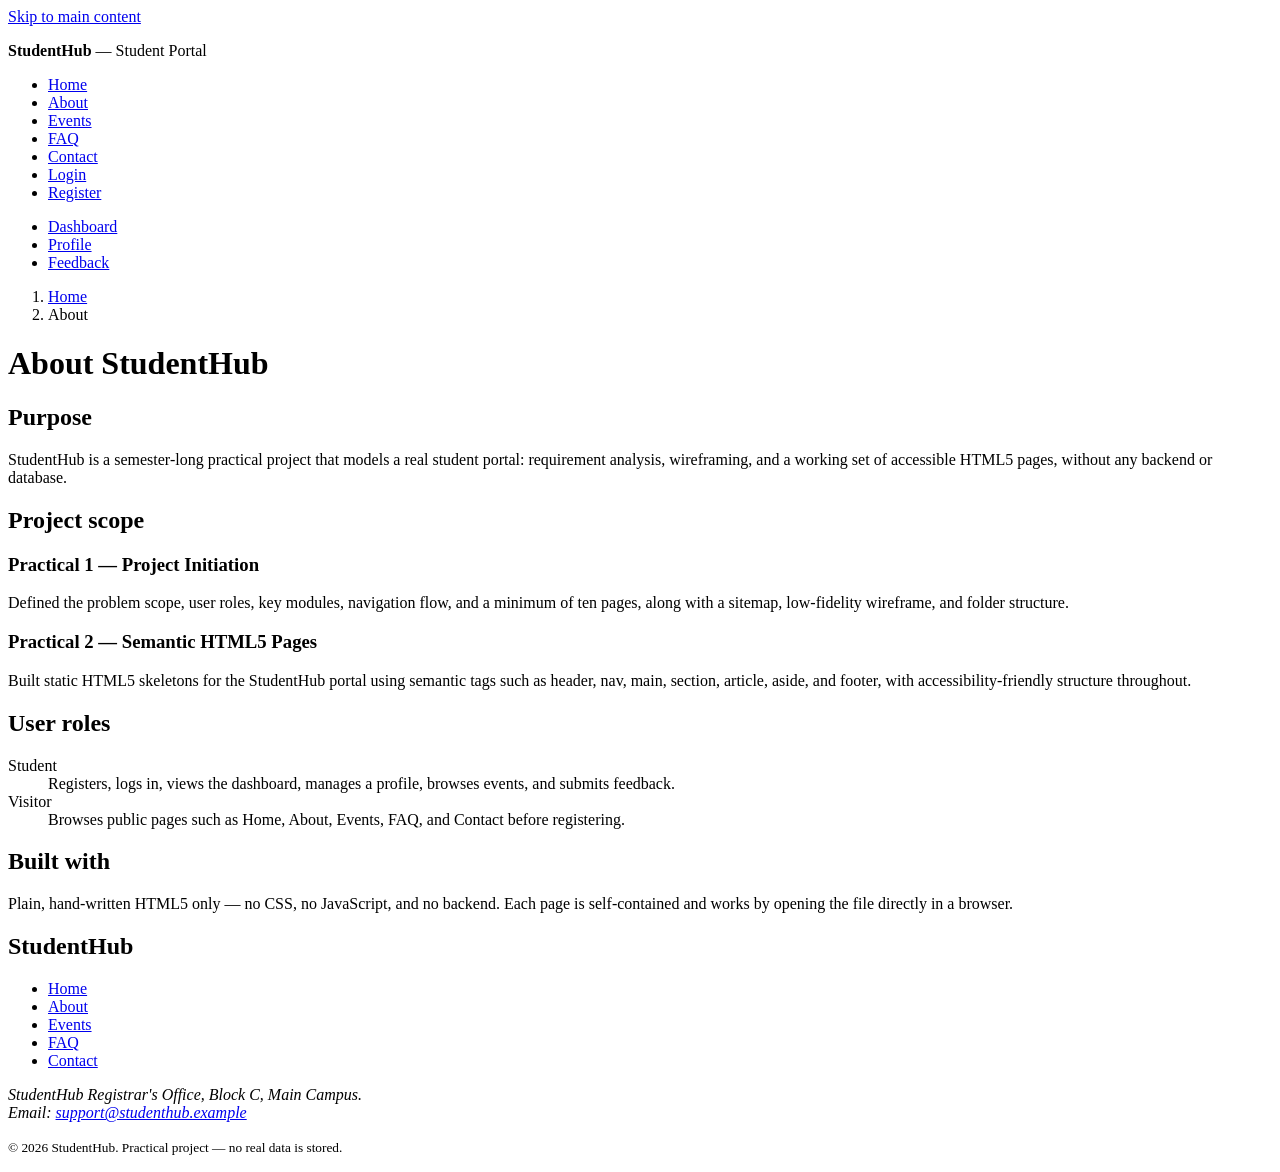
==== about.html @ 2d7009d5 "Initial commit: StudentHub project setup" ====
<!DOCTYPE html>
<html lang="en">
<head>
  <meta charset="UTF-8">
<meta name="viewport" content="width=device-width, initial-scale=1.0">
  <title>About | StudentHub</title>
  <meta name="description" content="Learn about the StudentHub project, its scope, and its goals.">
</head>
<body>

  <a href="#main">Skip to main content</a>

  <header>
    <p><strong>StudentHub</strong> &mdash; Student Portal</p>
    <nav aria-label="Primary">
      <ul>
        <li><a href="index.html">Home</a></li>
        <li><a href="about.html" aria-current="page">About</a></li>
        <li><a href="events.html">Events</a></li>
        <li><a href="faq.html">FAQ</a></li>
        <li><a href="contact.html">Contact</a></li>
        <li><a href="login.html">Login</a></li>
        <li><a href="register.html">Register</a></li>
      </ul>
    </nav>
    <nav aria-label="Student Portal">
      <ul>
        <li><a href="dashboard.html">Dashboard</a></li>
        <li><a href="profile.html">Profile</a></li>
        <li><a href="feedback.html">Feedback</a></li>
      </ul>
    </nav>
  </header>

  <nav aria-label="Breadcrumb">
    <ol>
      <li><a href="index.html">Home</a></li>
      <li aria-current="page">About</li>
    </ol>
  </nav>

  <main id="main">

    <h1>About StudentHub</h1>

    <section aria-labelledby="purpose-heading">
      <h2 id="purpose-heading">Purpose</h2>
      <p>StudentHub is a semester-long practical project that models a real student portal: requirement analysis, wireframing, and a working set of accessible HTML5 pages, without any backend or database.</p>
    </section>

    <section aria-labelledby="scope-heading">
      <h2 id="scope-heading">Project scope</h2>
      <article>
        <h3>Practical 1 &mdash; Project Initiation</h3>
        <p>Defined the problem scope, user roles, key modules, navigation flow, and a minimum of ten pages, along with a sitemap, low-fidelity wireframe, and folder structure.</p>
      </article>
      <article>
        <h3>Practical 2 &mdash; Semantic HTML5 Pages</h3>
        <p>Built static HTML5 skeletons for the StudentHub portal using semantic tags such as header, nav, main, section, article, aside, and footer, with accessibility-friendly structure throughout.</p>
      </article>
    </section>

    <section aria-labelledby="roles-heading">
      <h2 id="roles-heading">User roles</h2>
      <dl>
        <dt>Student</dt>
        <dd>Registers, logs in, views the dashboard, manages a profile, browses events, and submits feedback.</dd>
        <dt>Visitor</dt>
        <dd>Browses public pages such as Home, About, Events, FAQ, and Contact before registering.</dd>
      </dl>
    </section>

    <aside aria-labelledby="tech-heading">
      <h2 id="tech-heading">Built with</h2>
      <p>Plain, hand-written HTML5 only &mdash; no CSS, no JavaScript, and no backend. Each page is self-contained and works by opening the file directly in a browser.</p>
    </aside>

  </main>

  <footer>
    <h2>StudentHub</h2>
    <nav aria-label="Footer">
      <ul>
        <li><a href="index.html">Home</a></li>
        <li><a href="about.html">About</a></li>
        <li><a href="events.html">Events</a></li>
        <li><a href="faq.html">FAQ</a></li>
        <li><a href="contact.html">Contact</a></li>
      </ul>
    </nav>
    <address>
      StudentHub Registrar's Office, Block C, Main Campus.<br>
      Email: <a href="mailto:support@studenthub.example">support@studenthub.example</a>
    </address>
    <p><small>&copy; 2026 StudentHub. Practical project &mdash; no real data is stored.</small></p>
  </footer>

</body>
</html>
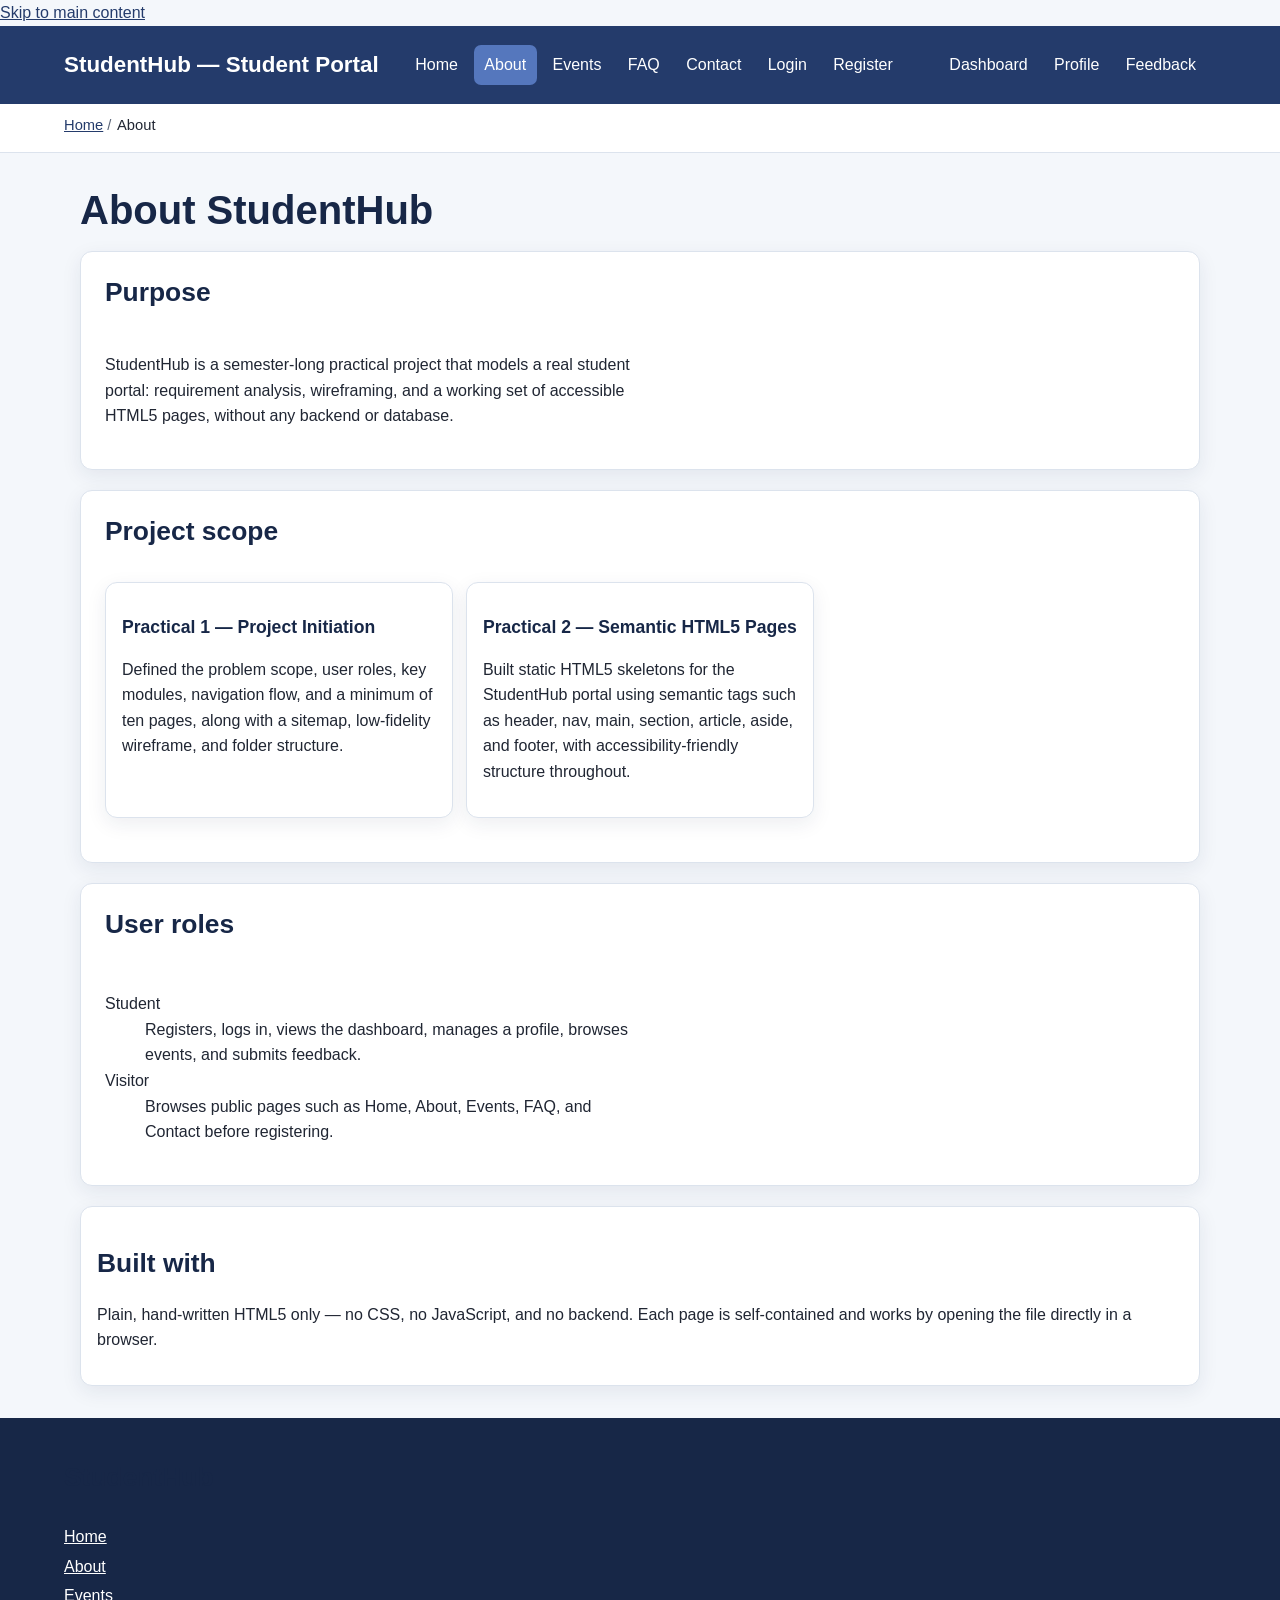
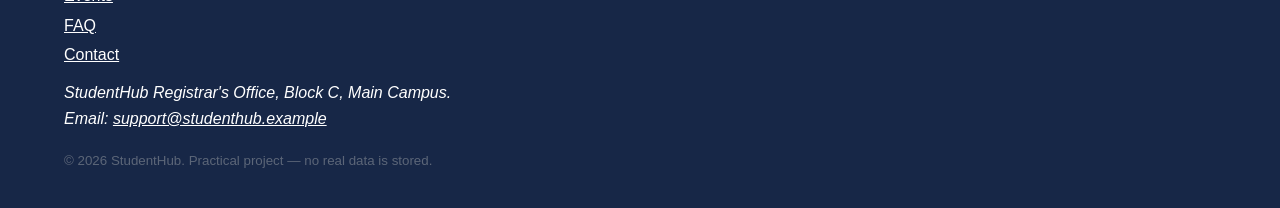
==== commit b9f92d1d: "Completed Practical 3 - Responsive UI Design using CSS Grid and Flexbox" ====
--- a/about.html
+++ b/about.html
@@ -4,6 +4,7 @@
   <meta charset="UTF-8">
 <meta name="viewport" content="width=device-width, initial-scale=1.0">
   <title>About | StudentHub</title>
+  <link rel="stylesheet" href="style.css">
   <meta name="description" content="Learn about the StudentHub project, its scope, and its goals.">
 </head>
 <body>
--- a/style.css
+++ b/style.css
@@ -0,0 +1,425 @@
+/* StudentHub — Practical 3: Responsive UI
+   Mobile-first CSS using Flexbox, CSS Grid, and media queries.
+*/
+
+:root {
+  --primary: #243b6b;
+  --primary-dark: #172747;
+  --accent: #5577bd;
+  --background: #f4f7fb;
+  --surface: #ffffff;
+  --text: #202633;
+  --muted: #5c6678;
+  --border: #dce3ed;
+  --success: #e8f7ee;
+  --radius: 12px;
+  --shadow: 0 6px 20px rgba(25, 43, 76, 0.08);
+}
+
+* {
+  box-sizing: border-box;
+}
+
+html {
+  scroll-behavior: smooth;
+}
+
+body {
+  margin: 0;
+  font-family: Arial, Helvetica, sans-serif;
+  font-size: 16px;
+  line-height: 1.6;
+  color: var(--text);
+  background: var(--background);
+}
+
+img {
+  max-width: 100%;
+  height: auto;
+}
+
+a {
+  color: var(--primary);
+}
+
+a:focus-visible,
+button:focus-visible,
+input:focus-visible,
+select:focus-visible,
+textarea:focus-visible {
+  outline: 3px solid #f0b429;
+  outline-offset: 3px;
+}
+
+header {
+  background: var(--primary);
+  color: #fff;
+  padding: 1rem 5%;
+}
+
+header p {
+  margin: 0 0 0.75rem;
+  font-size: 1.4rem;
+  font-weight: 700;
+}
+
+header nav {
+  display: inline-block;
+  margin: 0.2rem 0.6rem 0.2rem 0;
+}
+
+nav ul,
+nav ol {
+  margin: 0;
+  padding: 0;
+  list-style: none;
+}
+
+header nav ul {
+  display: flex;
+  flex-wrap: wrap;
+  gap: 0.35rem;
+}
+
+header nav li {
+  margin: 0;
+}
+
+header a {
+  display: inline-block;
+  color: #fff;
+  text-decoration: none;
+  padding: 0.45rem 0.65rem;
+  border-radius: 7px;
+}
+
+header a:hover,
+header a[aria-current="page"] {
+  background: var(--accent);
+}
+
+body > nav[aria-label="Breadcrumb"] {
+  background: var(--surface);
+  padding: 0.65rem 5%;
+  border-bottom: 1px solid var(--border);
+  font-size: 0.92rem;
+}
+
+body > nav[aria-label="Breadcrumb"] ol {
+  display: flex;
+  flex-wrap: wrap;
+  gap: 0.35rem;
+}
+
+body > nav[aria-label="Breadcrumb"] li:not(:last-child)::after {
+  content: " /";
+  color: var(--muted);
+}
+
+main {
+  width: min(1120px, 92%);
+  margin: 1.5rem auto;
+  min-height: 55vh;
+}
+
+h1,
+h2,
+h3 {
+  color: var(--primary-dark);
+  line-height: 1.25;
+}
+
+h1 {
+  font-size: clamp(1.7rem, 4vw, 2.5rem);
+  margin: 0 0 1rem;
+}
+
+h2 {
+  font-size: clamp(1.25rem, 2.5vw, 1.65rem);
+  margin-top: 1.5rem;
+}
+
+h3 {
+  font-size: 1.1rem;
+}
+
+p {
+  margin-top: 0.5rem;
+}
+
+section,
+article,
+aside,
+form,
+main > div {
+  min-width: 0;
+}
+
+section,
+article,
+aside {
+  margin-bottom: 1.25rem;
+}
+
+main > section,
+main > article,
+main > aside,
+main > form,
+main > div,
+form,
+article {
+  background: var(--surface);
+  border: 1px solid var(--border);
+  border-radius: var(--radius);
+  padding: 1rem;
+  box-shadow: var(--shadow);
+}
+
+main > h1 + p {
+  color: var(--muted);
+}
+
+main > section > h2:first-child,
+main > article > h2:first-child {
+  margin-top: 0;
+}
+
+/* Flexbox keeps navigation and grouped actions wrapping on smaller screens. */
+header,
+footer {
+  display: flex;
+  flex-direction: column;
+  gap: 0.5rem;
+}
+
+/* Grid gives cards and content sections responsive columns where supported. */
+main > section,
+main > article {
+  display: grid;
+  grid-template-columns: minmax(0, 1fr);
+  gap: 0.8rem;
+}
+
+main > section > h2,
+main > article > h2 {
+  grid-column: 1 / -1;
+}
+
+form {
+  display: grid;
+  grid-template-columns: minmax(0, 1fr);
+  gap: 0.8rem;
+}
+
+label {
+  display: block;
+  font-weight: 600;
+  margin-bottom: 0.25rem;
+}
+
+input,
+select,
+textarea,
+button {
+  font: inherit;
+}
+
+input,
+select,
+textarea {
+  display: block;
+  width: 100%;
+  max-width: 100%;
+  padding: 0.7rem 0.75rem;
+  border: 1px solid #aeb9ca;
+  border-radius: 7px;
+  background: #fff;
+  color: var(--text);
+}
+
+textarea {
+  min-height: 120px;
+  resize: vertical;
+}
+
+button,
+input[type="submit"],
+input[type="reset"],
+input[type="button"] {
+  width: auto;
+  max-width: 100%;
+  padding: 0.65rem 1rem;
+  border: 0;
+  border-radius: 7px;
+  background: var(--primary);
+  color: #fff;
+  cursor: pointer;
+}
+
+button:hover,
+input[type="submit"]:hover,
+input[type="reset"]:hover,
+input[type="button"]:hover {
+  background: var(--primary-dark);
+}
+
+input[type="checkbox"],
+input[type="radio"] {
+  display: inline-block;
+  width: auto;
+  margin-right: 0.4rem;
+}
+
+table {
+  width: 100%;
+  border-collapse: collapse;
+  margin: 1rem 0;
+  background: var(--surface);
+}
+
+th,
+td {
+  border: 1px solid var(--border);
+  padding: 0.65rem;
+  text-align: left;
+  vertical-align: top;
+}
+
+th {
+  background: #e9eef8;
+  color: var(--primary-dark);
+}
+
+footer {
+  background: var(--primary-dark);
+  color: #fff;
+  padding: 1.2rem 5%;
+  margin-top: 2rem;
+}
+
+footer a {
+  color: #fff;
+}
+
+ul,
+ol {
+  padding-left: 1.35rem;
+}
+
+li {
+  margin-bottom: 0.25rem;
+}
+
+hr {
+  border: 0;
+  border-top: 1px solid var(--border);
+  margin: 1.25rem 0;
+}
+
+small,
+.muted {
+  color: var(--muted);
+}
+
+/* Tablet: use more horizontal space and two-column content/forms. */
+@media (min-width: 600px) {
+  main {
+    width: min(1120px, 90%);
+    margin: 2rem auto;
+  }
+
+  main > section,
+  main > article {
+    grid-template-columns: repeat(2, minmax(0, 1fr));
+    padding: 1.25rem;
+  }
+
+  form {
+    grid-template-columns: repeat(2, minmax(0, 1fr));
+    padding: 1.25rem;
+  }
+
+  form > h2,
+  form > p,
+  form > fieldset,
+  form > textarea,
+  form > button,
+  form > input[type="submit"],
+  form > input[type="reset"],
+  form > .full-width {
+    grid-column: 1 / -1;
+  }
+
+  header {
+    flex-direction: row;
+    align-items: center;
+    justify-content: space-between;
+    flex-wrap: wrap;
+  }
+
+  header p {
+    margin: 0;
+  }
+}
+
+/* Desktop: wider content, three-column cards when there are enough items. */
+@media (min-width: 900px) {
+  main {
+    width: min(1120px, 88%);
+  }
+
+  main > section:has(> article),
+  main > article:has(> article) {
+    grid-template-columns: repeat(3, minmax(0, 1fr));
+  }
+
+  main > section,
+  main > article {
+    padding: 1.5rem;
+  }
+
+  form {
+    column-gap: 1.25rem;
+    row-gap: 1rem;
+  }
+}
+
+/* Small phones: avoid overflow and keep tables usable. */
+@media (max-width: 599px) {
+  header {
+    padding: 1rem 4%;
+  }
+
+  header nav ul {
+    gap: 0.2rem;
+  }
+
+  header a {
+    padding: 0.4rem 0.5rem;
+    font-size: 0.92rem;
+  }
+
+  main {
+    width: 92%;
+    margin: 1rem auto;
+  }
+
+  main > section,
+  main > article,
+  main > div,
+  main > form,
+  form {
+    padding: 0.85rem;
+  }
+
+  table {
+    display: block;
+    overflow-x: auto;
+    white-space: nowrap;
+  }
+
+  th,
+  td {
+    padding: 0.5rem;
+  }
+}
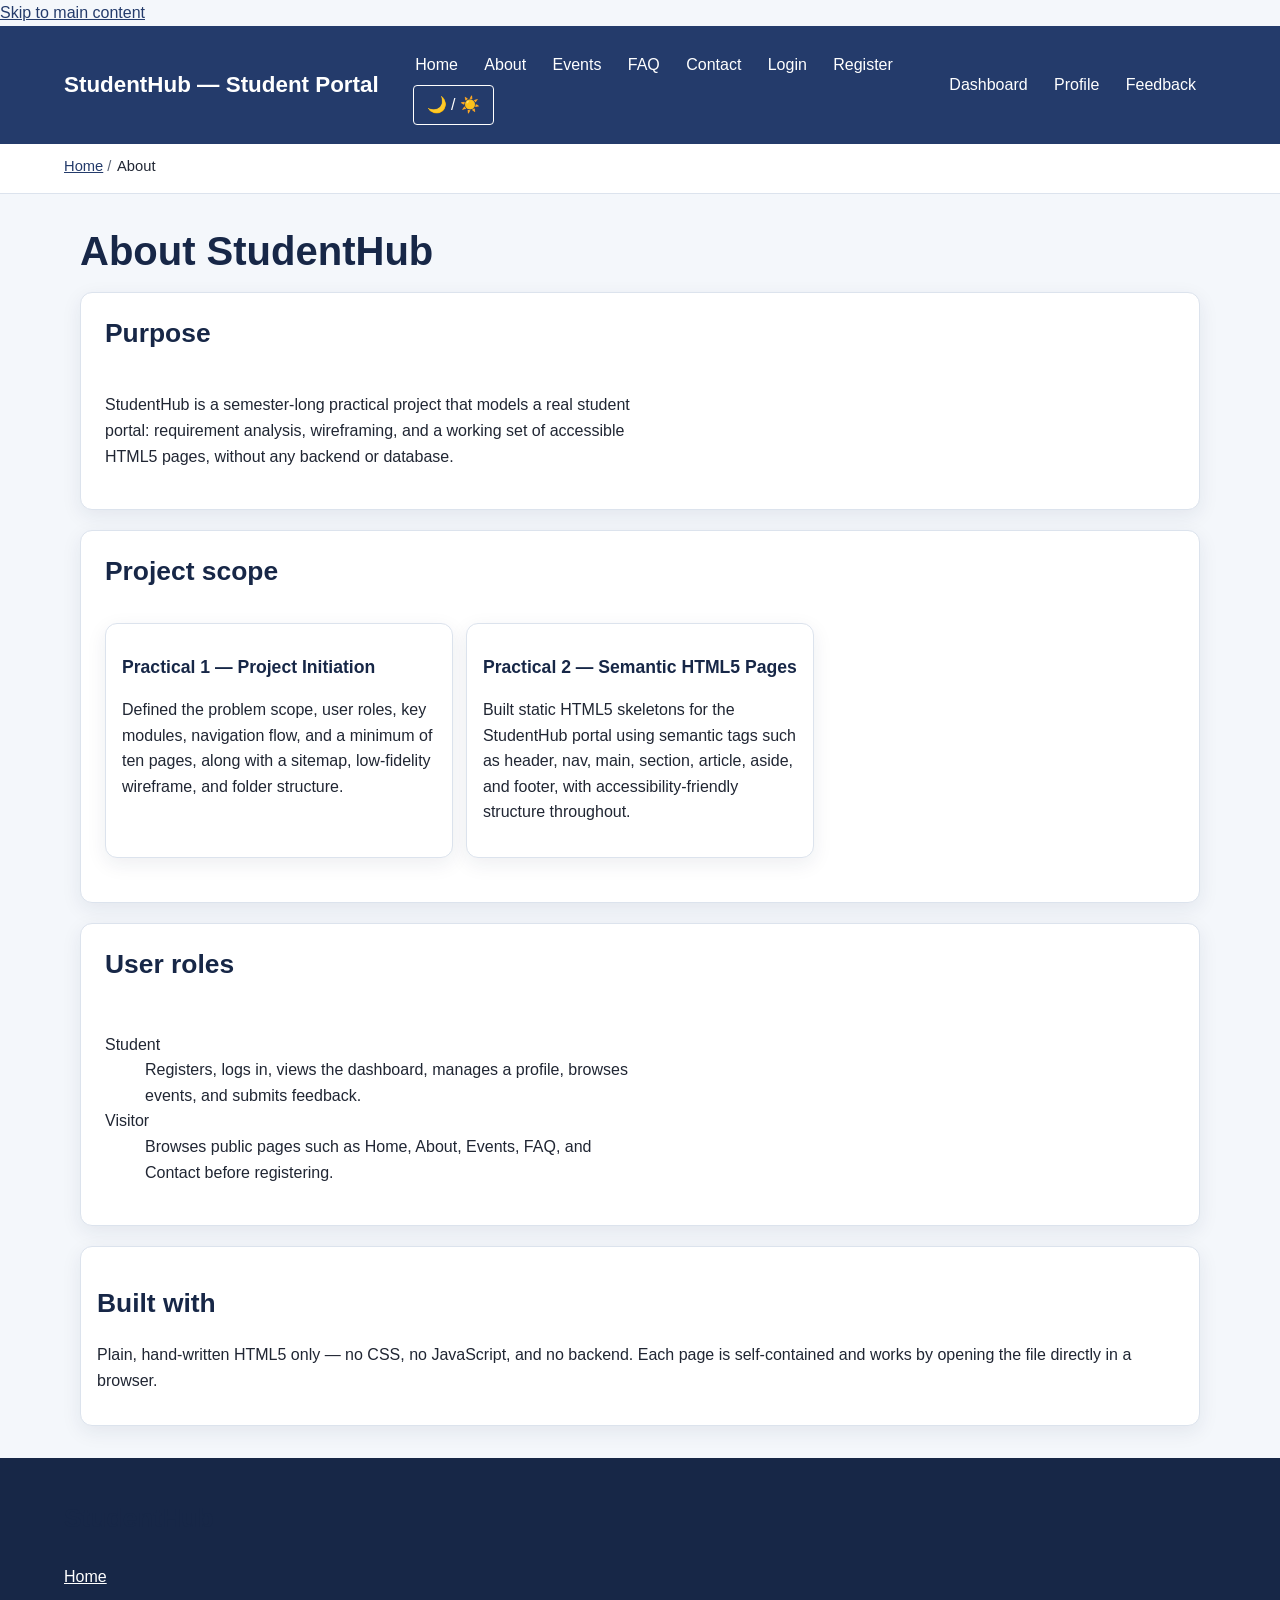
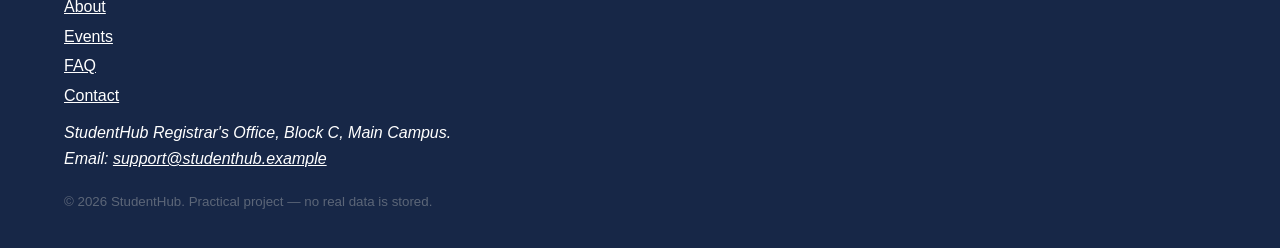
==== commit cccd8fd3: "completed practicals 1-4" ====
--- a/about.html
+++ b/about.html
@@ -14,16 +14,22 @@
   <header>
     <p><strong>StudentHub</strong> &mdash; Student Portal</p>
     <nav aria-label="Primary">
-      <ul>
+    <!-- Hamburger Menu Button -->
+    <button id="hamburger" aria-label="Toggle navigation">☰</button>
+
+    <ul>
         <li><a href="index.html">Home</a></li>
-        <li><a href="about.html" aria-current="page">About</a></li>
+        <li><a href="about.html">About</a></li>
         <li><a href="events.html">Events</a></li>
         <li><a href="faq.html">FAQ</a></li>
         <li><a href="contact.html">Contact</a></li>
         <li><a href="login.html">Login</a></li>
         <li><a href="register.html">Register</a></li>
-      </ul>
-    </nav>
+    </ul>
+
+    <!-- Theme Switcher Button -->
+    <button id="theme-toggle" aria-label="Toggle dark mode">🌙 / ☀️</button>
+</nav>
     <nav aria-label="Student Portal">
       <ul>
         <li><a href="dashboard.html">Dashboard</a></li>
@@ -95,6 +101,6 @@
     </address>
     <p><small>&copy; 2026 StudentHub. Practical project &mdash; no real data is stored.</small></p>
   </footer>
-
+<script src="script.js"></script>
 </body>
 </html>
--- a/style.css
+++ b/style.css
@@ -1,5 +1,4 @@
-/* StudentHub — Practical 3: Responsive UI
-   Mobile-first CSS using Flexbox, CSS Grid, and media queries.
+/* StudentHub — Practical 
 */
 
 :root {
@@ -31,6 +30,7 @@
   line-height: 1.6;
   color: var(--text);
   background: var(--background);
+  transition: background-color 0.3s ease, color 0.3s ease;
 }
 
 img {
@@ -96,6 +96,29 @@
 header a:hover,
 header a[aria-current="page"] {
   background: var(--accent);
+}
+
+/* Hide Hamburger button by default on desktop */
+#hamburger {
+  display: none;
+  background: none;
+  border: 1px solid #fff;
+  color: #fff;
+  font-size: 1.3rem;
+  padding: 0.2rem 0.5rem;
+  cursor: pointer;
+  border-radius: 4px;
+}
+
+/* Theme Switcher Button */
+#theme-toggle {
+  cursor: pointer;
+  background: none;
+  border: 1px solid #fff;
+  color: #fff;
+  padding: 0.4rem 0.8rem;
+  border-radius: 4px;
+  margin-left: 0.5rem;
 }
 
 body > nav[aria-label="Breadcrumb"] {
@@ -184,7 +207,6 @@
   margin-top: 0;
 }
 
-/* Flexbox keeps navigation and grouped actions wrapping on smaller screens. */
 header,
 footer {
   display: flex;
@@ -192,7 +214,6 @@
   gap: 0.5rem;
 }
 
-/* Grid gives cards and content sections responsive columns where supported. */
 main > section,
 main > article {
   display: grid;
@@ -242,7 +263,7 @@
   resize: vertical;
 }
 
-button,
+button:not(#hamburger):not(#theme-toggle),
 input[type="submit"],
 input[type="reset"],
 input[type="button"] {
@@ -256,7 +277,7 @@
   cursor: pointer;
 }
 
-button:hover,
+button:not(#hamburger):not(#theme-toggle):hover,
 input[type="submit"]:hover,
 input[type="reset"]:hover,
 input[type="button"]:hover {
@@ -321,7 +342,67 @@
   color: var(--muted);
 }
 
-/* Tablet: use more horizontal space and two-column content/forms. */
+/* 
+   Practical 4: Dark Mode Styling (Global)
+   */
+body.dark-mode {
+  background-color: #121212;
+  color: #ffffff;
+}
+
+body.dark-mode header,
+body.dark-mode footer {
+  background-color: #1a1a1a;
+  border-color: #333;
+}
+
+body.dark-mode .card,
+body.dark-mode main > section,
+body.dark-mode main > article,
+body.dark-mode main > form,
+body.dark-mode body > nav[aria-label="Breadcrumb"],
+body.dark-mode table,
+body.dark-mode th {
+  background-color: #1e1e1e;
+  color: #ffffff;
+  border-color: #333;
+}
+
+body.dark-mode th {
+  color: #66b3ff;
+}
+
+body.dark-mode input,
+body.dark-mode select,
+body.dark-mode textarea {
+  background-color: #2a2a2a;
+  color: #ffffff;
+  border-color: #444;
+}
+body.dark-mode h1,
+body.dark-mode h2,
+body.dark-mode h3,
+body.dark-mode h4,
+body.dark-mode h5,
+body.dark-mode h6,
+body.dark-mode p,
+body.dark-mode span,
+body.dark-mode label,
+body.dark-mode li,
+body.dark-mode td,
+body.dark-mode a {
+  color: #e0e0e0;
+}
+
+body.dark-mode a:hover {
+  color: #66b3ff;
+}
+
+/* 
+   Media Queries (Responsive Layout & Mobile Menu)
+    */
+
+/* Tablet */
 @media (min-width: 600px) {
   main {
     width: min(1120px, 90%);
@@ -362,7 +443,7 @@
   }
 }
 
-/* Desktop: wider content, three-column cards when there are enough items. */
+/* Desktop */
 @media (min-width: 900px) {
   main {
     width: min(1120px, 88%);
@@ -384,7 +465,25 @@
   }
 }
 
-/* Small phones: avoid overflow and keep tables usable. */
+/* Mobile Menu & Small Screens */
+@media (max-width: 767px) {
+  #hamburger {
+    display: block;
+  }
+
+  #nav-menu {
+    display: none;
+    flex-direction: column;
+    width: 100%;
+    margin-top: 0.5rem;
+  }
+
+  #nav-menu.active {
+    display: flex;
+  }
+}
+
+/* Small phones */
 @media (max-width: 599px) {
   header {
     padding: 1rem 4%;
@@ -422,4 +521,4 @@
   td {
     padding: 0.5rem;
   }
-}
+}
